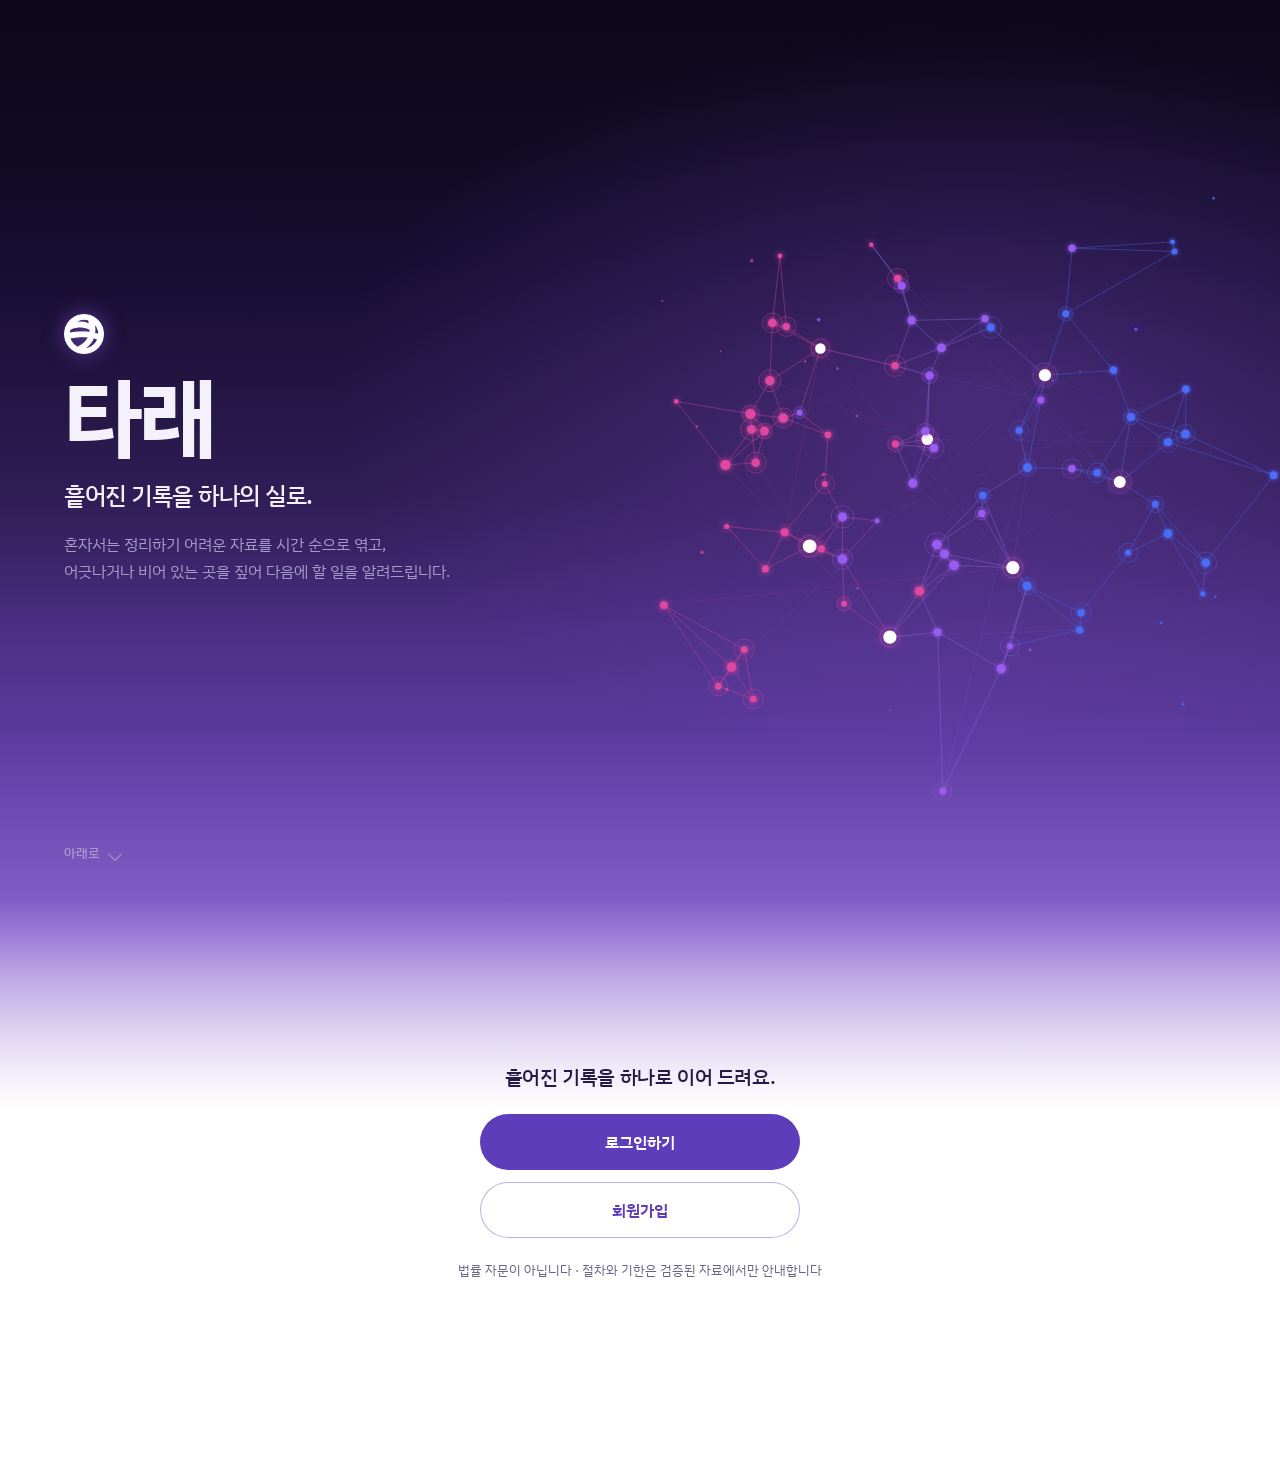
==== web/index.html @ 35a85d0b "style: 시작 화면 설명을 기능 세 가지로 꿴다 '엮고 · 짚어 · 알려드립니다' 세 동사가 곧 이 서비스가 하는 일이다. 큰 제목 밑 문구는 원래대로 되돌린다.  한글은 ch" ====
<!doctype html>
<html lang="ko">
<head>
  <meta charset="utf-8">
  <meta name="viewport" content="width=device-width, initial-scale=1">
  <title>타래 — 장기·미제 사건 정리</title>
  <meta name="description" content="흩어진 사건 기록을 하나의 시간축으로 정리하고, 비어 있는 곳까지 그대로 보여드립니다.">
  <link rel="icon" href="assets/logo.png">
  <link rel="preconnect" href="https://fonts.googleapis.com">
  <link rel="preconnect" href="https://fonts.gstatic.com" crossorigin>
  <link rel="stylesheet" href="https://fonts.googleapis.com/css2?family=IBM+Plex+Sans+KR:wght@400;500;600;700&display=swap">
  <link rel="stylesheet" href="assets/tokens.css">
  <link rel="stylesheet" href="assets/landing.css">
</head>
<body data-page="landing">
  <main class="lp">

    <section class="lp-hero">
      <div class="lp-hero__text">
        <img class="lp-mark" src="assets/logo-light.png" alt="" width="34" height="34">
        <h1 class="lp-title">타래</h1>
        <p class="lp-lead">흩어진 기록을 하나의 실로.</p>
        <p class="lp-sub">혼자서는 정리하기 어려운 자료를 시간 순으로 엮고,<br>어긋나거나 비어 있는 곳을 짚어 다음에 할 일을 알려드립니다.</p>
      </div>
      <div class="lp-net" id="net" aria-hidden="true"></div>
      <a class="lp-scroll" href="#start">
        <span class="lp-scroll__text">아래로</span>
        <span class="lp-scroll__arrow" aria-hidden="true"></span>
      </a>
    </section>

    <section class="lp-cta" id="start">
      <p class="lp-cta__lead">흩어진 기록을 하나로 이어 드려요.</p>
      <div class="lp-cta__buttons">
        <a class="lp-btn lp-btn--primary" href="login.html">로그인하기</a>
        <a class="lp-btn lp-btn--ghost" href="signup.html">회원가입</a>
      </div>
      <p class="lp-note">법률 자문이 아닙니다 · 절차와 기한은 검증된 자료에서만 안내합니다</p>
    </section>

  </main>
  <script src="assets/landing.js"></script>
</body>
</html>
---- web/assets/tokens.css ----
/* 피그마 '타래' 파일의 변수·텍스트 스타일·효과 스타일을 그대로 옮긴 토큰.
   이름은 피그마 변수 이름(bg/canvas → --bg-canvas)과 1:1로 맞춘다. */

:root {
  --bg-canvas: #faf9fe;
  --bg-surface: #ffffff;
  --bg-sunken: #f1effc;
  --bg-brand-soft: #efeafb;
  --text-primary: #181818;
  --text-secondary: #4e4e5a;
  --text-tertiary: #8b8b98;
  --text-on-brand: #ffffff;
  --border-default: #ebeaf2;
  --border-strong: #dad6ee;
  --brand-primary: #5e3dbb;
  --brand-strong: #4a2ea0;
  --status-verified: #2c7a8c;
  --status-verified-bg: #e3f3f6;
  --status-unverified: #96690f;
  --status-unverified-bg: #fcf2dd;
  --status-conflict: #c24a38;
  --status-conflict-bg: #fdece7;
  --status-mine: #7b7590;

  /* Shadow/Card */
  --shadow-card: 0 1px 2px 0 rgba(24, 24, 24, 0.04), 0 12px 32px -12px rgba(46, 27, 97, 0.1);

  --font: "IBM Plex Sans KR", "Apple SD Gothic Neo", "Malgun Gothic", system-ui, sans-serif;
}

/* 텍스트 스타일 — 피그마 이름: Display/32, Title/24 … */
.t-display { font: 700 32px/1.3 var(--font); letter-spacing: -0.48px; }
.t-title { font: 600 24px/1.35 var(--font); letter-spacing: -0.24px; }
.t-heading { font: 600 19px/1.4 var(--font); letter-spacing: -0.095px; }
.t-body-l { font: 400 17px/1.55 var(--font); }
.t-body-l-strong { font: 500 17px/1.5 var(--font); letter-spacing: -0.051px; }
.t-body-m { font: 400 15px/1.55 var(--font); }
.t-body-m-strong { font: 500 15px/1.55 var(--font); }
.t-body-s { font: 400 13px/1.5 var(--font); }
.t-label { font: 600 13px/1.4 var(--font); }
.t-caption { font: 500 12px/1.4 var(--font); }
---- web/assets/landing.css ----
/* 시작 화면. 앱 안쪽(밝은 화면)과 달리 어두운 진보라 바탕을 쓴다 —
   실이 뻗어 나가는 그림이 어두운 바탕에서만 읽히기 때문이다.
   색은 tokens.css 의 브랜드 보라에서 파생시켜 앱과 같은 계열을 유지한다. */

:root {
  --lp-bg: #150e2e;
  --lp-bg-deep: #0d0820;
  --lp-text: #f4f1fb;
  --lp-dim: #a79cc9;
  --lp-thread: #8f6fe0;
  --lp-node: #c9b3ec;

  /* 마디 색 — 남색 · 보라 · 어두운 핑크. 빛나는 점처럼 보이게 각자 번짐을 가진다 */
  --lp-navy: #4a6cf7;
  --lp-violet: #9a5cf0;
  --lp-pink: #e0479e;

  /* 아래로 갈수록 밝아진다 */
  --lp-ink: #251a44;
  --lp-ink-dim: #6b6288;
}

* { box-sizing: border-box; }
html { scroll-behavior: smooth; }
body {
  margin: 0;
  /* 위는 진보라, 아래로 내려가면 흰색. 화면이 아니라 문서 전체에 걸린다 —
     그래야 스크롤해 내려갈수록 실제로 밝아진다 */
  background: linear-gradient(180deg,
    #0f0a22 0%,
    #1d1140 18%,
    #35205f 34%,
    #5b3a9e 50%,
    #8a63cf 64%,
    #c9b6e9 78%,
    #f3eefb 91%,
    #ffffff 100%);
  color: var(--lp-text);
  font-family: var(--font);
  -webkit-font-smoothing: antialiased;
}
p, h1 { margin: 0; }
a { color: inherit; text-decoration: none; }
:focus-visible { outline: 2px solid var(--lp-node); outline-offset: 4px; }

.lp { display: flex; flex-direction: column; }

/* ── 히어로 ─────────────────────────────────────────────── */
.lp-hero {
  position: relative;
  min-height: 100vh;
  display: grid;
  grid-template-columns: 1fr 1fr;
  align-items: center;
  gap: 40px;
  padding: 80px 64px;
  /* 첫 화면 위쪽만 더 눌러 앉힌다. 아래쪽은 건드리지 않아야 다음 구역과 이어진다 —
     밝은 층을 여기서 끝내면 구역 경계에 선이 생긴다. 밝아지는 일은 body 그라데이션이 맡는다. */
  background:
    radial-gradient(1000px 580px at 76% 44%, rgba(154, 92, 240, 0.3), transparent 64%),
    linear-gradient(180deg, rgba(10, 6, 22, 0.72) 0%, rgba(10, 6, 22, 0.3) 34%, rgba(10, 6, 22, 0) 70%);
  overflow: hidden;
}

.lp-hero__text { display: flex; flex-direction: column; gap: 18px; max-width: 470px; }   /* ch 는 한글 폭과 안 맞아 px 로 잡는다 */

.lp-mark {
  width: 40px; height: 40px; display: block;
  filter: drop-shadow(0 0 10px rgba(154, 92, 240, 0.55));
}

.lp-title {
  font: 700 88px/1 var(--font);
  letter-spacing: -0.04em;
}

.lp-lead { font: 500 24px/1.45 var(--font); letter-spacing: -0.02em; }
.lp-sub { font: 400 16px/1.7 var(--font); color: var(--lp-dim); }

/* ── 실 그림 ────────────────────────────────────────────── */
.lp-net { position: relative; height: min(70vh, 620px); }
.lp-net svg { width: 100%; height: 100%; overflow: visible; }

/* 선은 가늘고 곧게 — 날카로운 결이 나오게 한다 */
.lp-net .thread {
  stroke: var(--lp-thread);
  stroke-width: 0.7;
  fill: none;
  opacity: 0.55;
  shape-rendering: geometricPrecision;
}
.lp-net .thread--navy { stroke: var(--lp-navy); }
.lp-net .thread--pink { stroke: var(--lp-pink); }
/* 멀리 가로지르는 선은 더 옅게 깔아 결만 남긴다 */
.lp-net .thread--faint { stroke-width: 0.45; opacity: 0.26; }

/* 굵은 마디 둘레의 얇은 테 */
.lp-net .ring { fill: none; stroke-width: 0.8; opacity: 0.45; }
.lp-net .ring--navy { stroke: var(--lp-navy); }
.lp-net .ring--violet { stroke: var(--lp-violet); }
.lp-net .ring--pink { stroke: var(--lp-pink); }

/* 마디는 색마다 같은 색으로 번지게 해서 빛나는 점처럼 보이게 한다 */
.lp-net .node { fill: var(--lp-node); }
.lp-net .node--navy { fill: var(--lp-navy); filter: drop-shadow(0 0 2.5px var(--lp-navy)); }
.lp-net .node--violet { fill: var(--lp-violet); filter: drop-shadow(0 0 2.5px var(--lp-violet)); }
.lp-net .node--pink { fill: var(--lp-pink); filter: drop-shadow(0 0 3px var(--lp-pink)); }
.lp-net .node--hub { fill: #fff; filter: drop-shadow(0 0 5px rgba(224, 71, 158, 0.75)); }
.lp-net .node--dot { filter: none; opacity: 0.75; }

/* 마디가 하나씩 켜졌다 꺼진다 — 지연 시간은 landing.js 가 노드마다 다르게 준다.
   반지름(r)은 브라우저마다 CSS 로 못 움직이는 곳이 있어 transform 으로 키운다. */
@keyframes lp-twinkle {
  0%, 100% { opacity: 0.28; transform: scale(1); }
  50% { opacity: 1; transform: scale(1.35); }
}
.lp-net .node {
  transform-box: fill-box;
  transform-origin: center;
  animation: lp-twinkle 4.5s ease-in-out infinite;
}

@keyframes lp-pulse {
  0%, 100% { opacity: 0.2; }
  50% { opacity: 0.7; }
}
.lp-net .thread { animation: lp-pulse 7s ease-in-out infinite; }

/* ── 스크롤 안내 ────────────────────────────────────────── */
.lp-scroll {
  position: absolute; left: 64px; bottom: 40px;
  display: flex; align-items: center; gap: 10px;
  color: var(--lp-dim); font: 500 13px/1 var(--font);
}
.lp-scroll__arrow {
  width: 10px; height: 10px;
  border-right: 1.5px solid currentColor; border-bottom: 1.5px solid currentColor;
  transform: rotate(45deg);
  animation: lp-bob 2s ease-in-out infinite;
}
@keyframes lp-bob {
  0%, 100% { transform: rotate(45deg) translate(0, 0); }
  50% { transform: rotate(45deg) translate(3px, 3px); }
}
.lp-scroll:hover { color: var(--lp-text); }

/* ── 버튼 화면 ──────────────────────────────────────────── */
/* 아래쪽은 흰 바탕이라 글자를 어두운 색으로 뒤집는다.
   화면 높이에 따라 문서 그라데이션이 어디까지 밝아졌는지가 달라지므로,
   버튼이 놓이는 자리는 이 구역이 직접 흰색으로 덮어 글자 대비를 보장한다. */
.lp-cta {
  min-height: 62vh;
  display: flex; flex-direction: column; align-items: center; justify-content: center; gap: 22px;
  padding: 80px 24px 96px;
  background: linear-gradient(180deg, rgba(255, 255, 255, 0) 0%, #fff 38%, #fff 100%);
  color: var(--lp-ink);
  text-align: center;
}
.lp-cta__lead { font: 500 20px/1.5 var(--font); letter-spacing: -0.02em; }
.lp-cta__buttons { display: flex; flex-direction: column; gap: 12px; width: min(320px, 100%); }

.lp-btn {
  display: flex; align-items: center; justify-content: center;
  height: 56px; border-radius: 999px;
  font: 600 16px/1 var(--font); letter-spacing: -0.01em;
  transition: transform 0.15s ease, background 0.15s ease, border-color 0.15s ease;
}
.lp-btn--primary { background: var(--brand-primary); color: #fff; }
.lp-btn--primary:hover { background: #6f4cd6; transform: translateY(-2px); }
.lp-btn--ghost { border: 1.5px solid rgba(94, 61, 187, 0.4); color: var(--brand-primary); background: rgba(255, 255, 255, 0.6); }
.lp-btn--ghost:hover { border-color: var(--brand-primary); background: #fff; transform: translateY(-2px); }

.lp-note { font: 400 12.5px/1.6 var(--font); color: var(--lp-ink-dim); }

/* ── 좁은 화면 ──────────────────────────────────────────── */
@media (max-width: 900px) {
  .lp-hero { grid-template-columns: 1fr; padding: 72px 28px 96px; gap: 24px; }
  .lp-hero__text { max-width: none; }
  .lp-title { font-size: 64px; }
  .lp-net { height: 46vh; order: 2; }
  .lp-scroll { left: 28px; bottom: 28px; }
}

/* 움직임을 줄여 달라고 한 사용자에게는 반짝임을 끈다 */
@media (prefers-reduced-motion: reduce) {
  .lp-net .node, .lp-net .thread, .lp-scroll__arrow { animation: none; }
  .lp-net .node { opacity: 0.85; }
  .lp-net .thread { opacity: 0.35; }
  html { scroll-behavior: auto; }
}
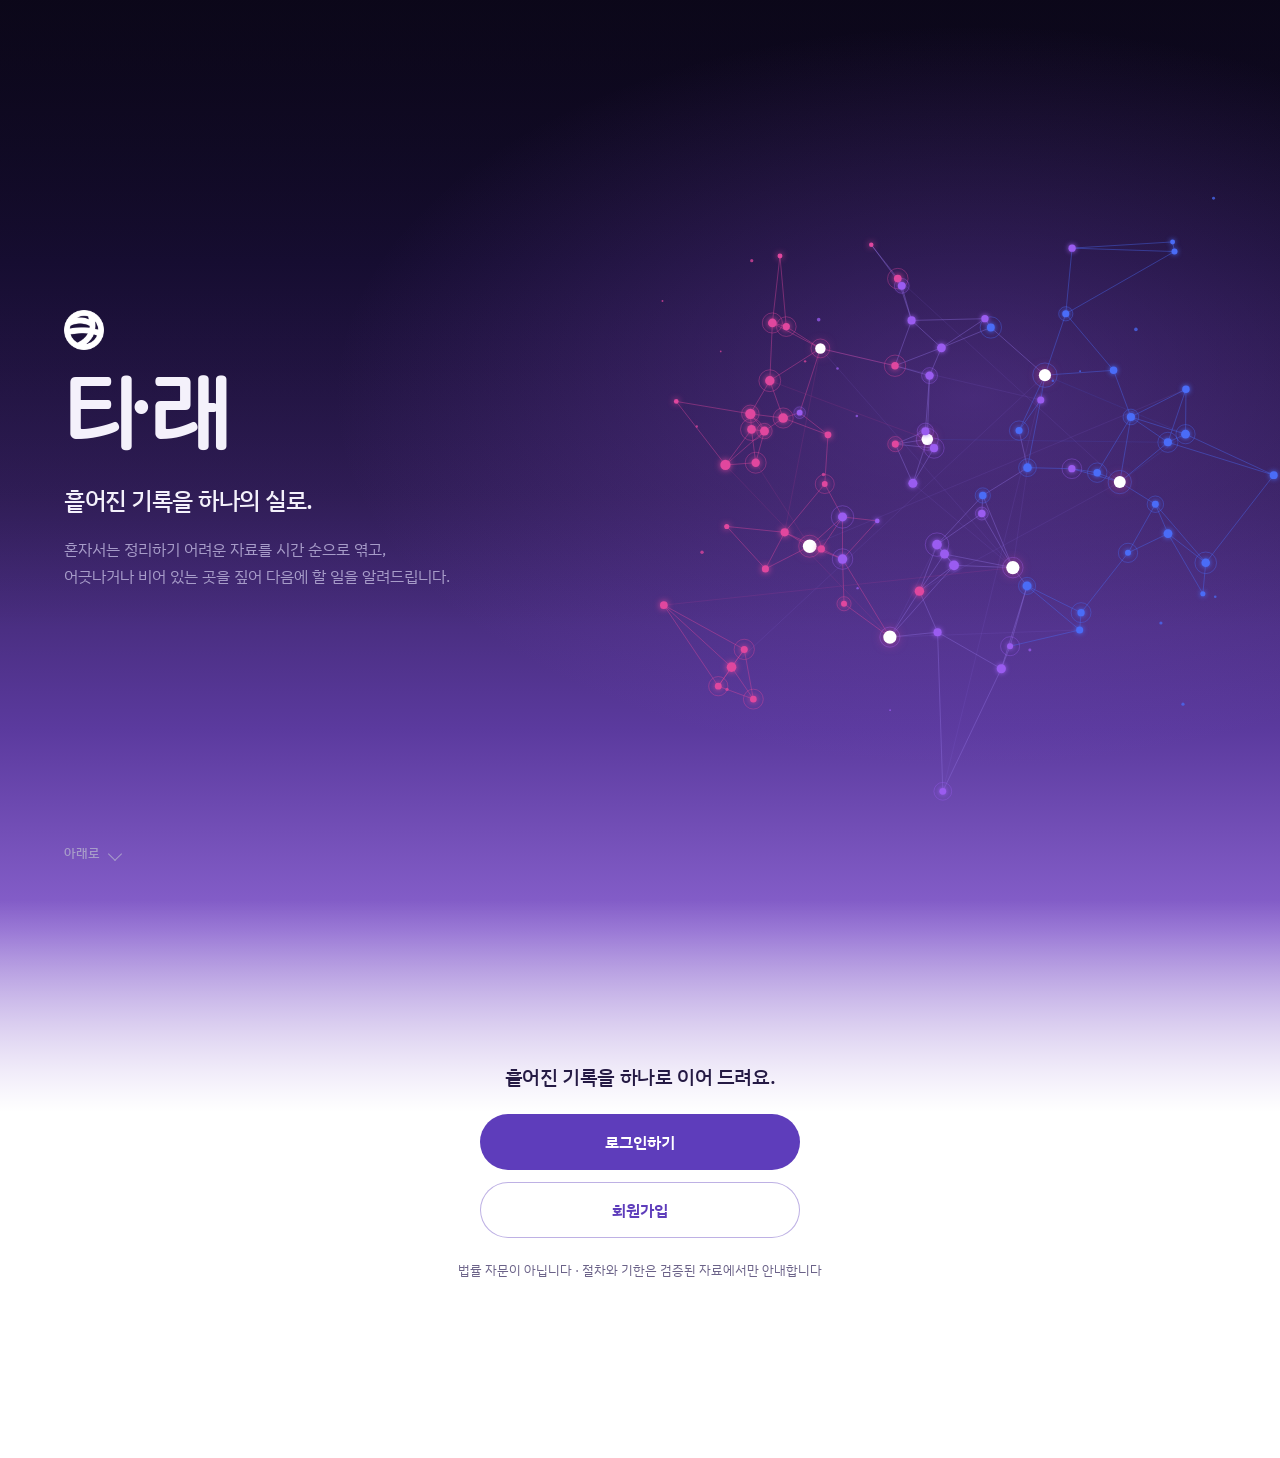
==== commit d758782b: "style: 이름 '타래'에 Gugi 글꼴을 쓴다 붓 느낌이라 실타래라는 이름의 결과 맞는다. 본문은 그대로 IBM Plex Sans KR 이고, 이름이 나오는 세 자리(시작 화면" ====
--- a/web/index.html
+++ b/web/index.html
@@ -8,7 +8,7 @@
   <link rel="icon" href="assets/logo.png">
   <link rel="preconnect" href="https://fonts.googleapis.com">
   <link rel="preconnect" href="https://fonts.gstatic.com" crossorigin>
-  <link rel="stylesheet" href="https://fonts.googleapis.com/css2?family=IBM+Plex+Sans+KR:wght@400;500;600;700&display=swap">
+  <link rel="stylesheet" href="https://fonts.googleapis.com/css2?family=Gugi&family=IBM+Plex+Sans+KR:wght@400;500;600;700&display=swap">
   <link rel="stylesheet" href="assets/tokens.css">
   <link rel="stylesheet" href="assets/landing.css">
 </head>
--- a/web/assets/tokens.css
+++ b/web/assets/tokens.css
@@ -25,6 +25,8 @@
   /* Shadow/Card */
   --shadow-card: 0 1px 2px 0 rgba(24, 24, 24, 0.04), 0 12px 32px -12px rgba(46, 27, 97, 0.1);
 
+  /* 이름(타래)에만 쓰는 글꼴 — 본문은 아래 --font 를 그대로 쓴다 */
+  --font-brand: "Gugi", "IBM Plex Sans KR", sans-serif;
   --font: "IBM Plex Sans KR", "Apple SD Gothic Neo", "Malgun Gothic", system-ui, sans-serif;
 }
 
--- a/web/assets/landing.css
+++ b/web/assets/landing.css
@@ -64,14 +64,18 @@
 
 .lp-hero__text { display: flex; flex-direction: column; gap: 18px; max-width: 470px; }   /* ch 는 한글 폭과 안 맞아 px 로 잡는다 */
 
-.lp-mark {
-  width: 40px; height: 40px; display: block;
-  filter: drop-shadow(0 0 10px rgba(154, 92, 240, 0.55));
+.lp-mark { width: 40px; height: 40px; display: block; }
+
+/* 시작 화면에서만 마크가 숨 쉬듯 빛난다 — 글씨는 건드리지 않는다 */
+body[data-page="landing"] .lp-mark { animation: lp-mark-glow 3.6s ease-in-out infinite; }
+@keyframes lp-mark-glow {
+  0%, 100% { filter: drop-shadow(0 0 6px rgba(154, 92, 240, 0.45)); transform: scale(1); }
+  50% { filter: drop-shadow(0 0 18px rgba(214, 184, 255, 0.95)); transform: scale(1.06); }
 }
 
 .lp-title {
-  font: 700 88px/1 var(--font);
-  letter-spacing: -0.04em;
+  font: 400 88px/1.1 var(--font-brand);
+  letter-spacing: -0.01em;
 }
 
 .lp-lead { font: 500 24px/1.45 var(--font); letter-spacing: -0.02em; }
@@ -183,7 +187,7 @@
 
 /* 움직임을 줄여 달라고 한 사용자에게는 반짝임을 끈다 */
 @media (prefers-reduced-motion: reduce) {
-  .lp-net .node, .lp-net .thread, .lp-scroll__arrow { animation: none; }
+  .lp-net .node, .lp-net .thread, .lp-scroll__arrow, .lp-mark { animation: none; }
   .lp-net .node { opacity: 0.85; }
   .lp-net .thread { opacity: 0.35; }
   html { scroll-behavior: auto; }
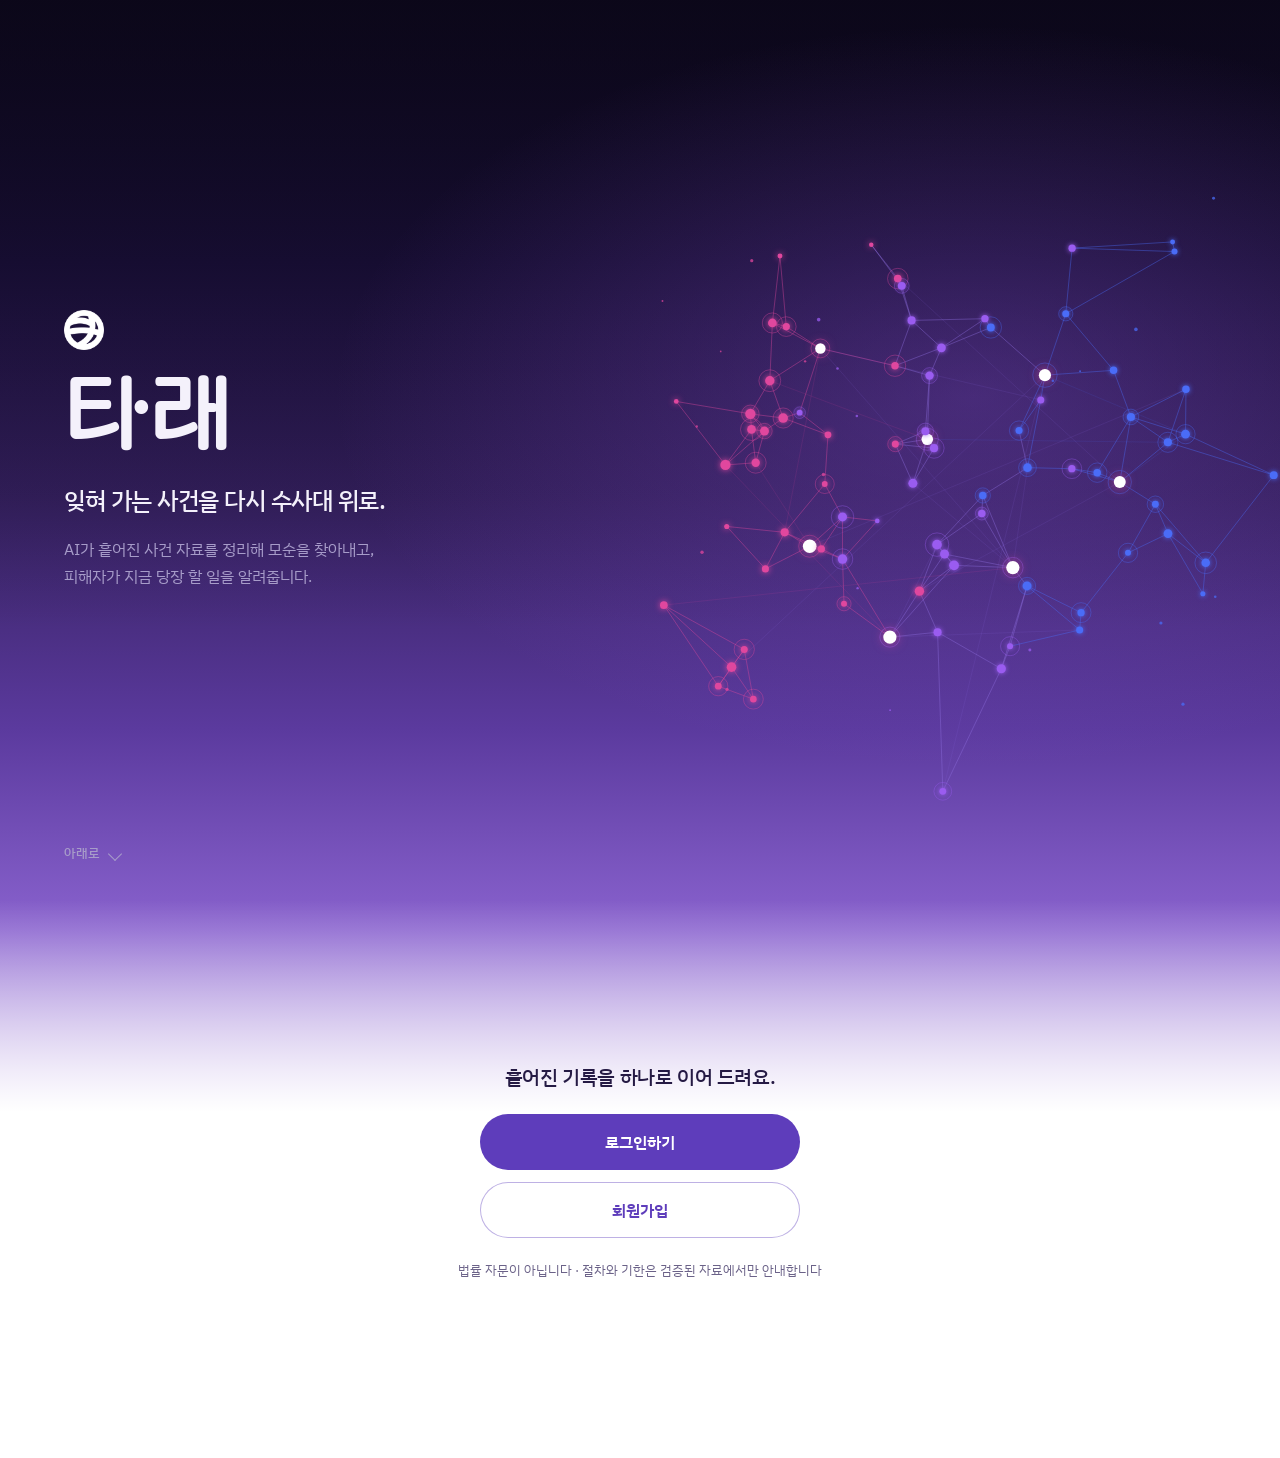
==== commit cf16a215: "docs: 시작 화면 문구를 바꾼다 무엇을 하는 서비스인지 첫 문장에서 알 수 있게 한다.    잊혀 가는 기록을 하나의 실로.   → 잊혀 가는 사건을 다시 수사대 위로.    " ====
--- a/web/index.html
+++ b/web/index.html
@@ -19,8 +19,8 @@
       <div class="lp-hero__text">
         <img class="lp-mark" src="assets/logo-light.png" alt="" width="34" height="34">
         <h1 class="lp-title">타래</h1>
-        <p class="lp-lead">흩어진 기록을 하나의 실로.</p>
-        <p class="lp-sub">혼자서는 정리하기 어려운 자료를 시간 순으로 엮고,<br>어긋나거나 비어 있는 곳을 짚어 다음에 할 일을 알려드립니다.</p>
+        <p class="lp-lead">잊혀 가는 사건을 다시 수사대 위로.</p>
+        <p class="lp-sub">AI가 흩어진 사건 자료를 정리해 모순을 찾아내고,<br>피해자가 지금 당장 할 일을 알려줍니다.</p>
       </div>
       <div class="lp-net" id="net" aria-hidden="true"></div>
       <a class="lp-scroll" href="#start">
--- a/web/assets/landing.css
+++ b/web/assets/landing.css
@@ -66,8 +66,13 @@
 
 .lp-mark { width: 40px; height: 40px; display: block; }
 
-/* 시작 화면에서만 마크가 숨 쉬듯 빛난다 — 글씨는 건드리지 않는다 */
+/* 시작 화면에서는 마크와 이름이 같은 박자로 숨 쉬듯 빛난다 */
 body[data-page="landing"] .lp-mark { animation: lp-mark-glow 3.6s ease-in-out infinite; }
+body[data-page="landing"] .lp-title { animation: lp-title-glow 3.6s ease-in-out infinite; }
+@keyframes lp-title-glow {
+  0%, 100% { text-shadow: 0 0 10px rgba(154, 92, 240, 0.35); }
+  50% { text-shadow: 0 0 24px rgba(214, 184, 255, 0.85), 0 0 46px rgba(154, 92, 240, 0.45); }
+}
 @keyframes lp-mark-glow {
   0%, 100% { filter: drop-shadow(0 0 6px rgba(154, 92, 240, 0.45)); transform: scale(1); }
   50% { filter: drop-shadow(0 0 18px rgba(214, 184, 255, 0.95)); transform: scale(1.06); }
@@ -187,7 +192,7 @@
 
 /* 움직임을 줄여 달라고 한 사용자에게는 반짝임을 끈다 */
 @media (prefers-reduced-motion: reduce) {
-  .lp-net .node, .lp-net .thread, .lp-scroll__arrow, .lp-mark { animation: none; }
+  .lp-net .node, .lp-net .thread, .lp-scroll__arrow, .lp-mark, .lp-title { animation: none; }
   .lp-net .node { opacity: 0.85; }
   .lp-net .thread { opacity: 0.35; }
   html { scroll-behavior: auto; }
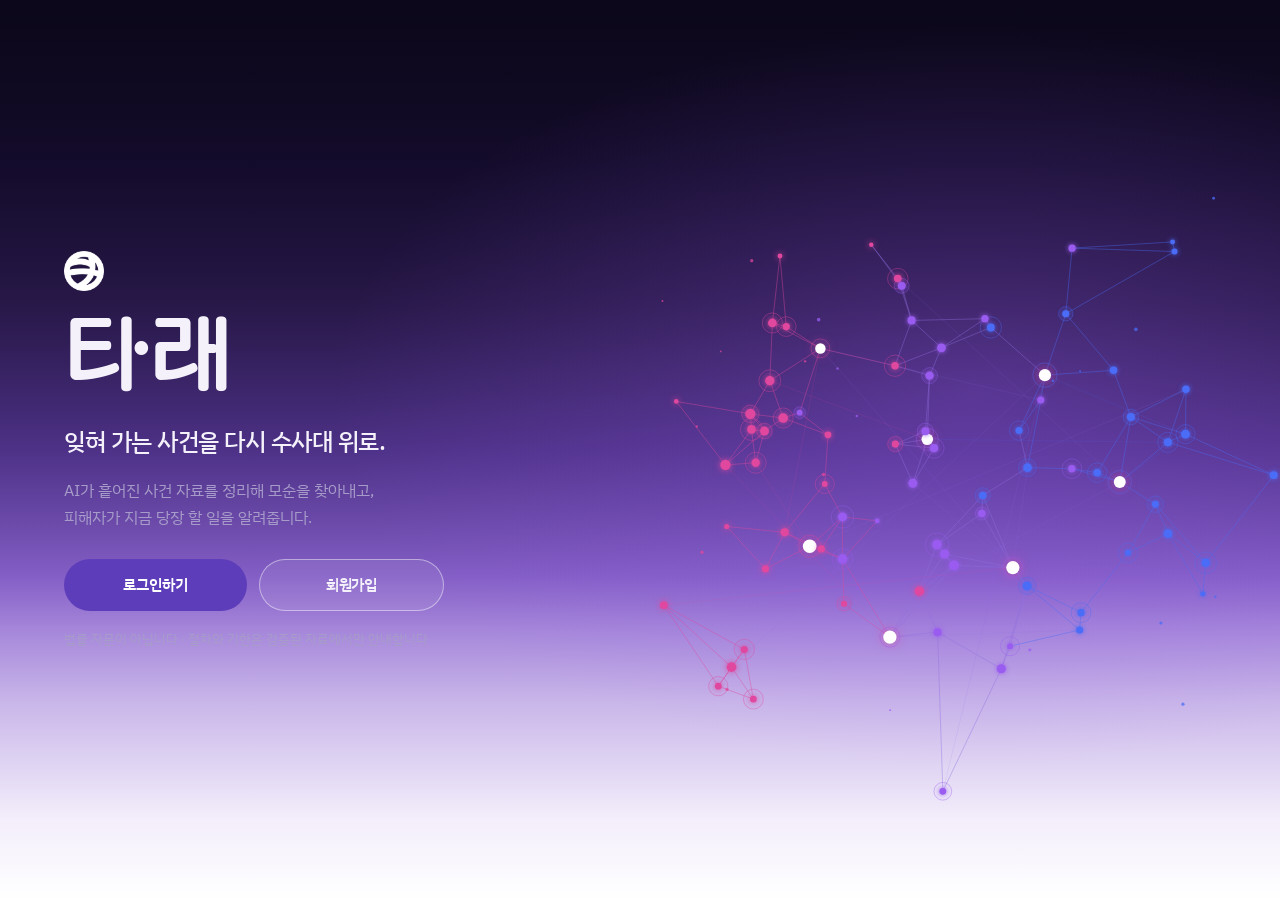
==== commit b1ef54b5: "style: 시작 화면을 한 화면으로 줄인다 로그인·회원가입 버튼이 다음 구역에 있어 '아래로' 안내를 못 본 사람은 버튼을 찾지 못했다. 버튼을 첫 화면 안으로 올리고, 아래 구" ====
--- a/web/index.html
+++ b/web/index.html
@@ -21,21 +21,13 @@
         <h1 class="lp-title">타래</h1>
         <p class="lp-lead">잊혀 가는 사건을 다시 수사대 위로.</p>
         <p class="lp-sub">AI가 흩어진 사건 자료를 정리해 모순을 찾아내고,<br>피해자가 지금 당장 할 일을 알려줍니다.</p>
+        <div class="lp-hero__cta">
+          <a class="lp-btn lp-btn--primary" href="login.html">로그인하기</a>
+          <a class="lp-btn lp-btn--ghost" href="signup.html">회원가입</a>
+        </div>
+        <p class="lp-note">법률 자문이 아닙니다 · 절차와 기한은 검증된 자료에서만 안내합니다</p>
       </div>
       <div class="lp-net" id="net" aria-hidden="true"></div>
-      <a class="lp-scroll" href="#start">
-        <span class="lp-scroll__text">아래로</span>
-        <span class="lp-scroll__arrow" aria-hidden="true"></span>
-      </a>
-    </section>
-
-    <section class="lp-cta" id="start">
-      <p class="lp-cta__lead">흩어진 기록을 하나로 이어 드려요.</p>
-      <div class="lp-cta__buttons">
-        <a class="lp-btn lp-btn--primary" href="login.html">로그인하기</a>
-        <a class="lp-btn lp-btn--ghost" href="signup.html">회원가입</a>
-      </div>
-      <p class="lp-note">법률 자문이 아닙니다 · 절차와 기한은 검증된 자료에서만 안내합니다</p>
     </section>
 
   </main>
--- a/web/assets/landing.css
+++ b/web/assets/landing.css
@@ -136,37 +136,26 @@
 .lp-net .thread { animation: lp-pulse 7s ease-in-out infinite; }
 
 /* ── 스크롤 안내 ────────────────────────────────────────── */
-.lp-scroll {
-  position: absolute; left: 64px; bottom: 40px;
-  display: flex; align-items: center; gap: 10px;
-  color: var(--lp-dim); font: 500 13px/1 var(--font);
+/* 첫 화면에서 바로 들어갈 수 있게 둔다.
+   아래 구역에도 같은 버튼이 있지만, 스크롤을 내려야 보이는 것은 없는 것과 같다 —
+   '아래로' 안내를 못 보고 그냥 나가는 사람이 생긴다.
+
+   이름과 문장이 읽힌 뒤에 떠오르도록 조금 늦춘다. 늦추는 것은 0.6초뿐이다.
+   더 늦추면 바로 들어가려는 사람이 빈 자리를 본다. */
+.lp-hero__cta {
+  display: flex; gap: 12px; margin-top: 10px; width: min(380px, 100%);
+  opacity: 0; transform: translateY(10px);
+  animation: lp-rise 0.5s ease 0.6s forwards;
 }
-.lp-scroll__arrow {
-  width: 10px; height: 10px;
-  border-right: 1.5px solid currentColor; border-bottom: 1.5px solid currentColor;
-  transform: rotate(45deg);
-  animation: lp-bob 2s ease-in-out infinite;
+.lp-hero__cta .lp-btn { flex: 1 1 0; height: 52px; font-size: 15px; }
+/* 어두운 바탕이라 테두리 버튼의 색을 뒤집는다 */
+.lp-hero__cta .lp-btn--ghost {
+  background: rgba(255, 255, 255, 0.08);
+  border-color: rgba(255, 255, 255, 0.45);
+  color: var(--lp-text);
 }
-@keyframes lp-bob {
-  0%, 100% { transform: rotate(45deg) translate(0, 0); }
-  50% { transform: rotate(45deg) translate(3px, 3px); }
-}
-.lp-scroll:hover { color: var(--lp-text); }
-
-/* ── 버튼 화면 ──────────────────────────────────────────── */
-/* 아래쪽은 흰 바탕이라 글자를 어두운 색으로 뒤집는다.
-   화면 높이에 따라 문서 그라데이션이 어디까지 밝아졌는지가 달라지므로,
-   버튼이 놓이는 자리는 이 구역이 직접 흰색으로 덮어 글자 대비를 보장한다. */
-.lp-cta {
-  min-height: 62vh;
-  display: flex; flex-direction: column; align-items: center; justify-content: center; gap: 22px;
-  padding: 80px 24px 96px;
-  background: linear-gradient(180deg, rgba(255, 255, 255, 0) 0%, #fff 38%, #fff 100%);
-  color: var(--lp-ink);
-  text-align: center;
-}
-.lp-cta__lead { font: 500 20px/1.5 var(--font); letter-spacing: -0.02em; }
-.lp-cta__buttons { display: flex; flex-direction: column; gap: 12px; width: min(320px, 100%); }
+.lp-hero__cta .lp-btn--ghost:hover { background: rgba(255, 255, 255, 0.18); border-color: #fff; }
+@keyframes lp-rise { to { opacity: 1; transform: none; } }
 
 .lp-btn {
   display: flex; align-items: center; justify-content: center;
@@ -179,7 +168,8 @@
 .lp-btn--ghost { border: 1.5px solid rgba(94, 61, 187, 0.4); color: var(--brand-primary); background: rgba(255, 255, 255, 0.6); }
 .lp-btn--ghost:hover { border-color: var(--brand-primary); background: #fff; transform: translateY(-2px); }
 
-.lp-note { font: 400 12.5px/1.6 var(--font); color: var(--lp-ink-dim); }
+/* 첫 화면 안, 어두운 바탕 위에 있다 */
+.lp-note { font: 400 12.5px/1.6 var(--font); color: var(--lp-dim); }
 
 /* ── 좁은 화면 ──────────────────────────────────────────── */
 @media (max-width: 900px) {
@@ -187,12 +177,12 @@
   .lp-hero__text { max-width: none; }
   .lp-title { font-size: 64px; }
   .lp-net { height: 46vh; order: 2; }
-  .lp-scroll { left: 28px; bottom: 28px; }
 }
 
 /* 움직임을 줄여 달라고 한 사용자에게는 반짝임을 끈다 */
 @media (prefers-reduced-motion: reduce) {
-  .lp-net .node, .lp-net .thread, .lp-scroll__arrow, .lp-mark, .lp-title { animation: none; }
+  .lp-hero__cta { animation: none; opacity: 1; transform: none; }
+  .lp-net .node, .lp-net .thread, .lp-mark, .lp-title { animation: none; }
   .lp-net .node { opacity: 0.85; }
   .lp-net .thread { opacity: 0.35; }
   html { scroll-behavior: auto; }
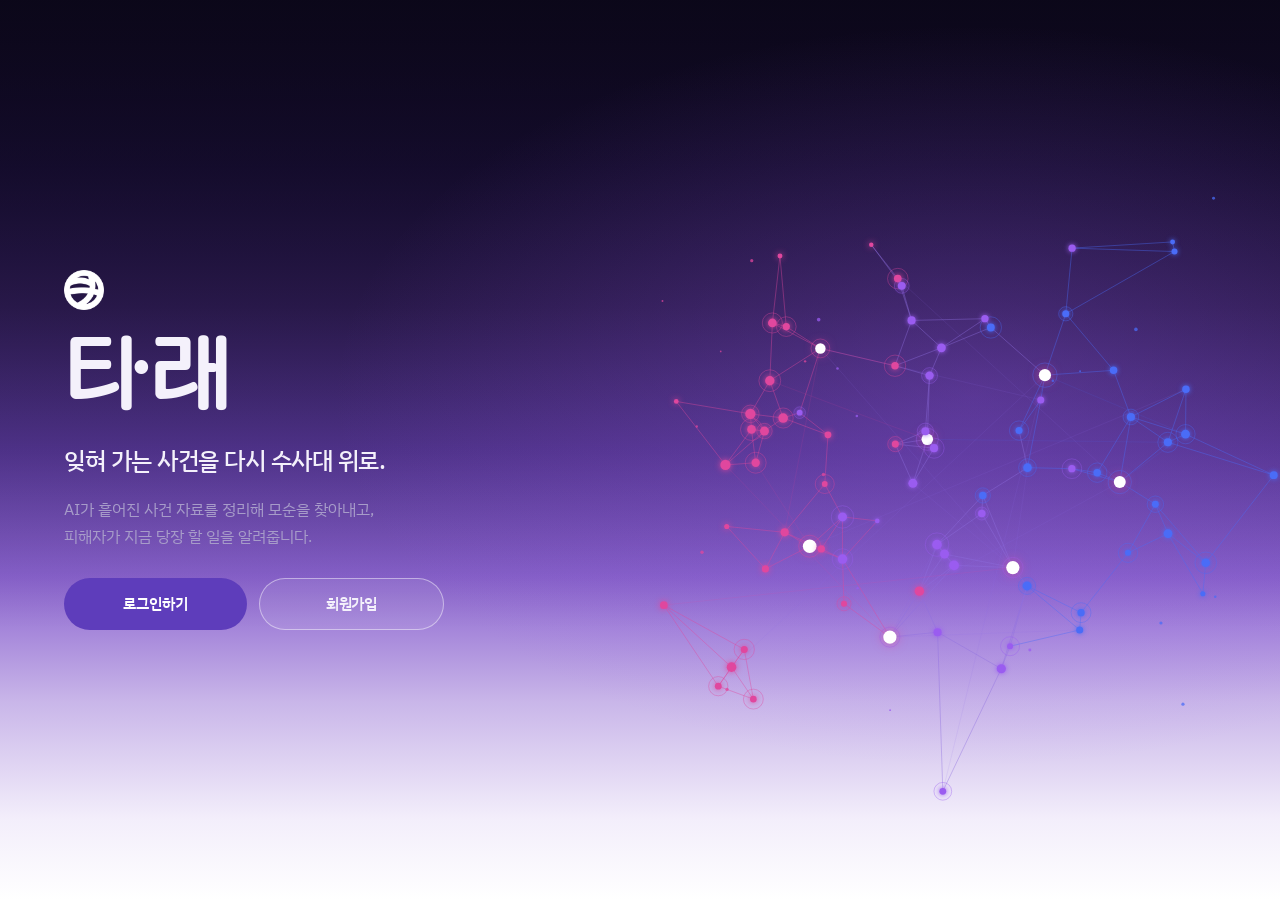
==== commit 06d97f37: "style: 시작 화면에서 법률 자문 안내를 뺀다 버튼 아래에서 잘 읽히지도 않았다. 같은 선은 화면 안에서 계속 지키고 있다 — 사건 화면 맨 위의 '타래는 범인이나 사건의 진실" ====
--- a/web/index.html
+++ b/web/index.html
@@ -25,7 +25,6 @@
           <a class="lp-btn lp-btn--primary" href="login.html">로그인하기</a>
           <a class="lp-btn lp-btn--ghost" href="signup.html">회원가입</a>
         </div>
-        <p class="lp-note">법률 자문이 아닙니다 · 절차와 기한은 검증된 자료에서만 안내합니다</p>
       </div>
       <div class="lp-net" id="net" aria-hidden="true"></div>
     </section>
--- a/web/assets/landing.css
+++ b/web/assets/landing.css
@@ -168,9 +168,6 @@
 .lp-btn--ghost { border: 1.5px solid rgba(94, 61, 187, 0.4); color: var(--brand-primary); background: rgba(255, 255, 255, 0.6); }
 .lp-btn--ghost:hover { border-color: var(--brand-primary); background: #fff; transform: translateY(-2px); }
 
-/* 첫 화면 안, 어두운 바탕 위에 있다 */
-.lp-note { font: 400 12.5px/1.6 var(--font); color: var(--lp-dim); }
-
 /* ── 좁은 화면 ──────────────────────────────────────────── */
 @media (max-width: 900px) {
   .lp-hero { grid-template-columns: 1fr; padding: 72px 28px 96px; gap: 24px; }
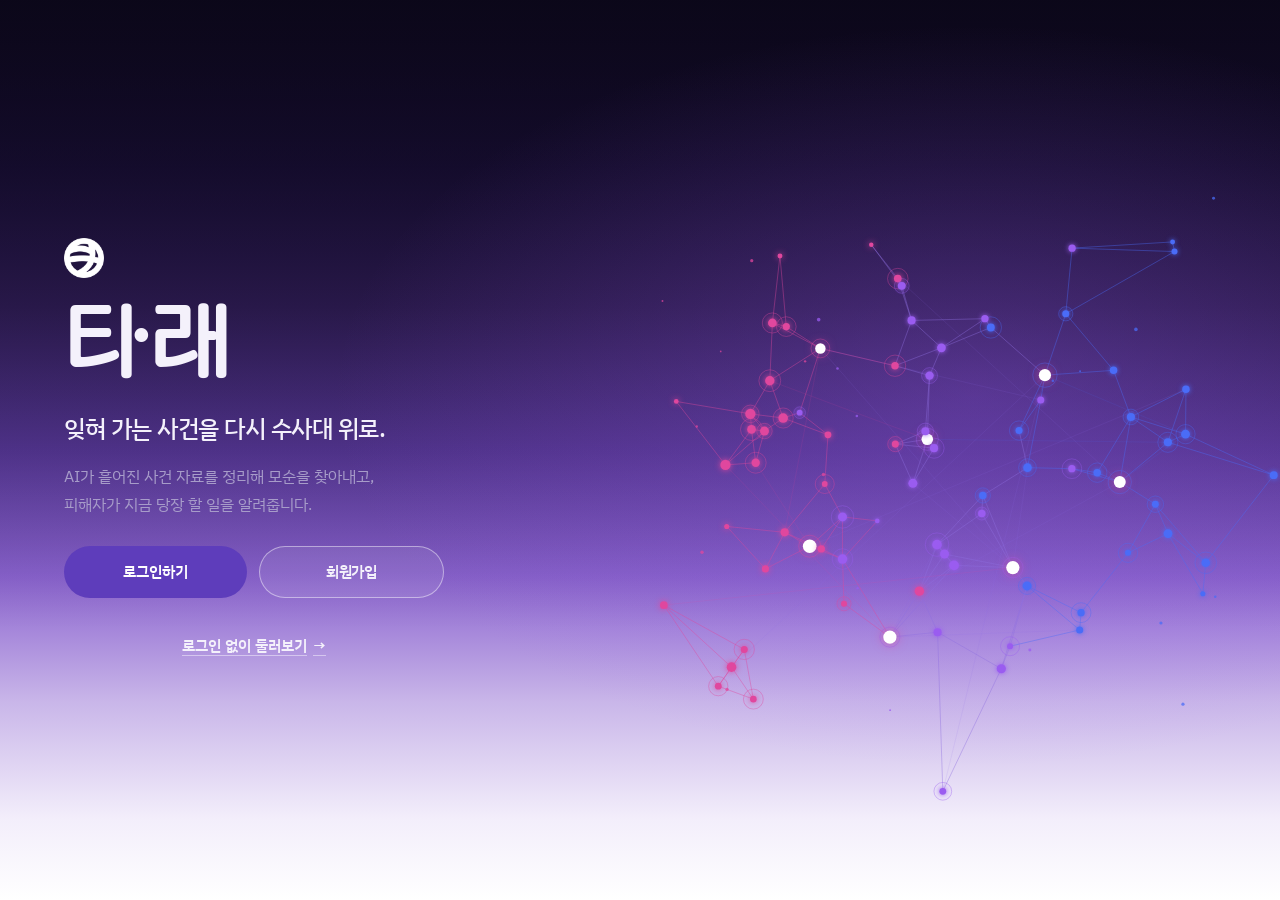
==== commit 3253e6fc: "feat: 로그인 없이 둘러보기 버튼을 둔다 해커톤 심사 · 시연에서 계정을 입력하지 않고 바로 예시 사건으로 들어가게 한다. 첫 화면(로그인 · 회원가입 아래)과 로그인 화면(로" ====
--- a/web/index.html
+++ b/web/index.html
@@ -25,11 +25,13 @@
           <a class="lp-btn lp-btn--primary" href="login.html">로그인하기</a>
           <a class="lp-btn lp-btn--ghost" href="signup.html">회원가입</a>
         </div>
+        <a class="lp-browse" href="cases.html" data-browse>로그인 없이 둘러보기 <span aria-hidden="true">→</span></a>
       </div>
       <div class="lp-net" id="net" aria-hidden="true"></div>
     </section>
 
   </main>
+  <script src="assets/browse.js"></script>
   <script src="assets/landing.js"></script>
 </body>
 </html>
--- a/web/assets/landing.css
+++ b/web/assets/landing.css
@@ -156,6 +156,16 @@
 }
 .lp-hero__cta .lp-btn--ghost:hover { background: rgba(255, 255, 255, 0.18); border-color: #fff; }
 @keyframes lp-rise { to { opacity: 1; transform: none; } }
+/* 계정 없이 바로 예시 사건으로 — 버튼 둘 아래, 같은 너비 가운데 */
+.lp-browse {
+  display: flex; align-items: center; justify-content: center; gap: 6px;
+  width: min(380px, 100%); margin-top: 14px; padding: 6px 0;
+  color: var(--lp-text); font: 600 14.5px/1.4 var(--font);
+  text-decoration: underline; text-underline-offset: 4px; text-decoration-color: rgba(255, 255, 255, 0.45);
+  opacity: 0; transform: translateY(10px);
+  animation: lp-rise 0.5s ease 0.7s forwards;
+}
+.lp-browse:hover { text-decoration-color: #fff; }
 
 .lp-btn {
   display: flex; align-items: center; justify-content: center;
@@ -178,7 +188,7 @@
 
 /* 움직임을 줄여 달라고 한 사용자에게는 반짝임을 끈다 */
 @media (prefers-reduced-motion: reduce) {
-  .lp-hero__cta { animation: none; opacity: 1; transform: none; }
+  .lp-hero__cta, .lp-browse { animation: none; opacity: 1; transform: none; }
   .lp-net .node, .lp-net .thread, .lp-mark, .lp-title { animation: none; }
   .lp-net .node { opacity: 0.85; }
   .lp-net .thread { opacity: 0.35; }
